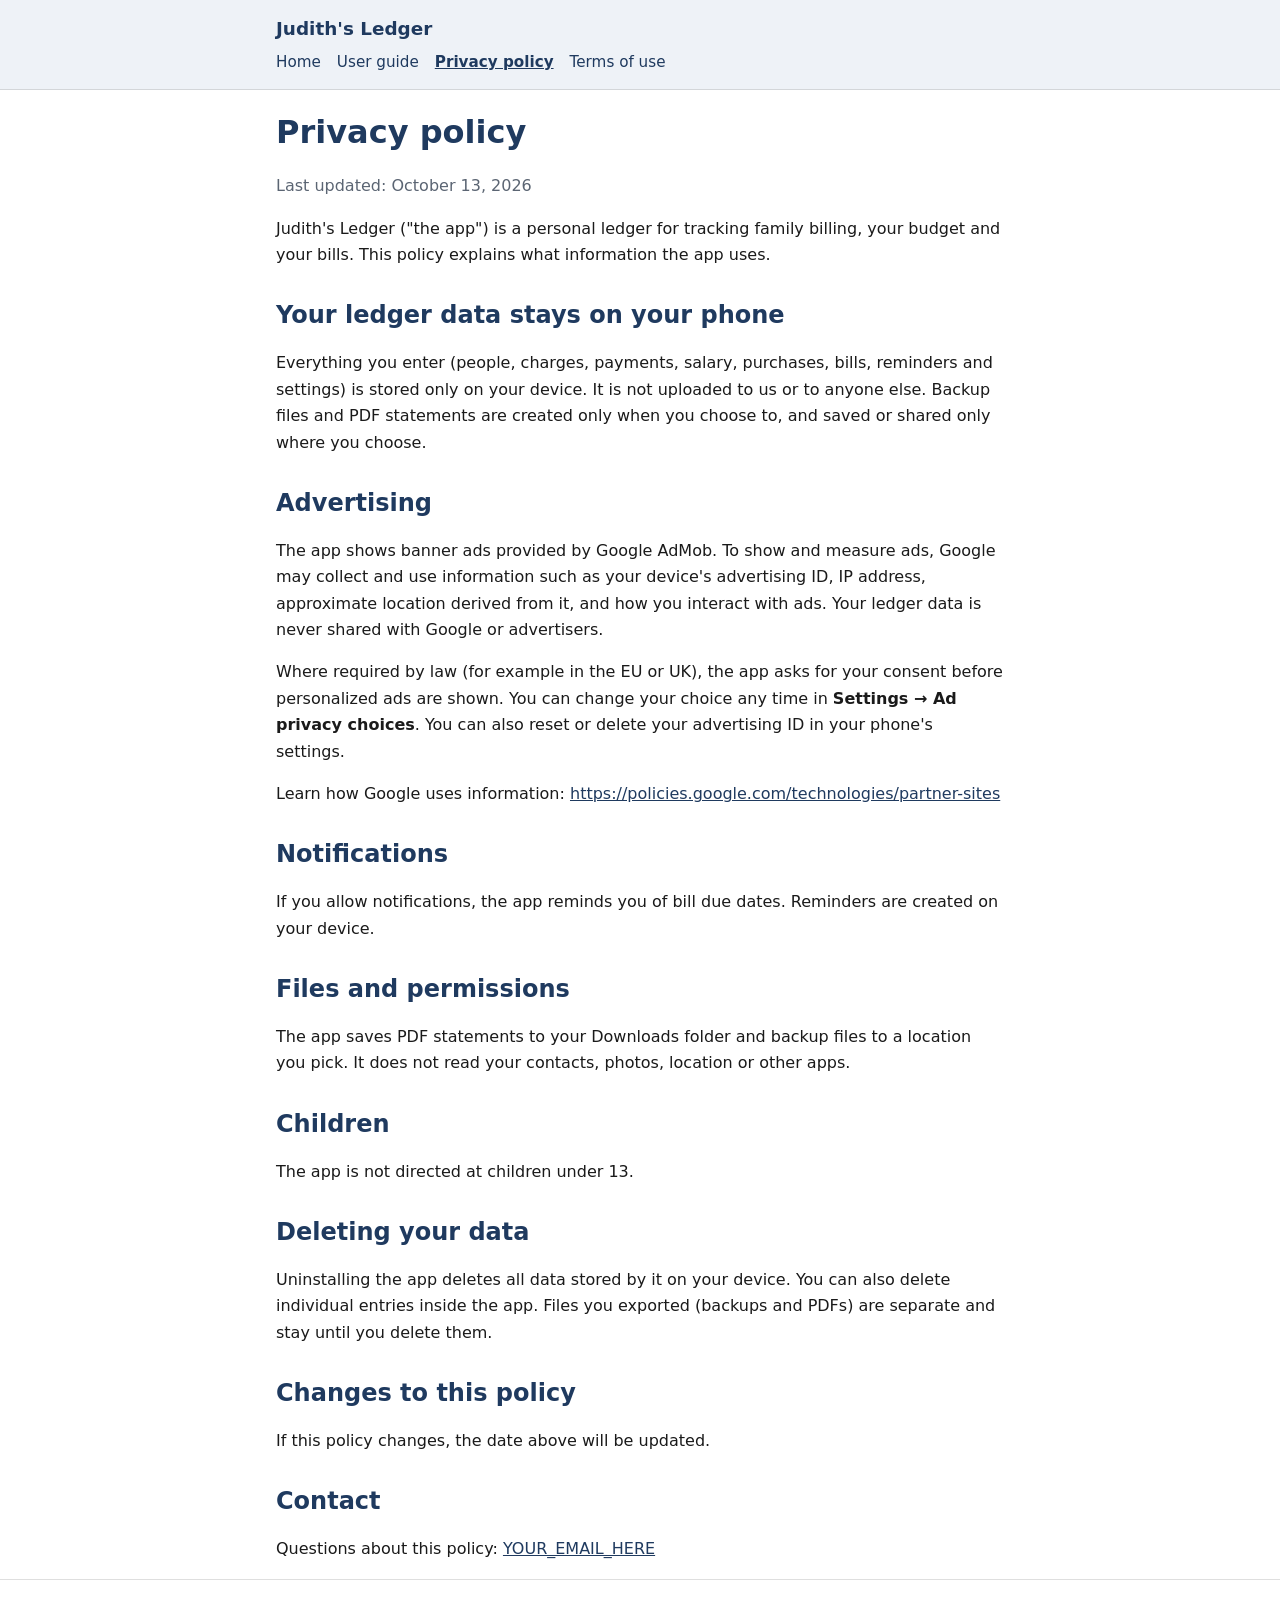
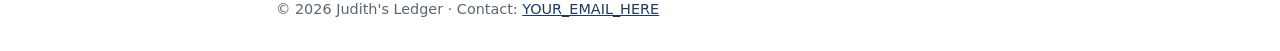
==== privacy.html @ 85d653f9 "Add files via upload" ====
<!doctype html>
<html lang="en"><head><meta charset="utf-8"><meta name="viewport" content="width=device-width, initial-scale=1">
<title>Privacy policy – Judith's Ledger</title>
<meta name="description" content="Judith's Ledger: a private Android app for family billing, personal budget and bill reminders.">
<style>
:root{--ink:#1a1a1a;--bg:#fff;--brand:#1F3A5F;--soft:#eef2f7;--mut:#5b6573}
@media(prefers-color-scheme:dark){:root{--ink:#e8ecf1;--bg:#121820;--brand:#8fb3e6;--soft:#1b2430;--mut:#9aa6b5}}
*{box-sizing:border-box}body{font-family:system-ui,-apple-system,Segoe UI,Roboto,sans-serif;margin:0;background:var(--bg);color:var(--ink);line-height:1.65}
header{background:var(--soft);border-bottom:1px solid rgba(128,128,128,.25)}
.wrap{max-width:760px;margin:0 auto;padding:0 16px}
header .wrap{padding-top:14px;padding-bottom:14px}
.brand{font-weight:700;font-size:1.15rem;color:var(--brand)}
nav{margin-top:6px;display:flex;flex-wrap:wrap;gap:6px 16px}
nav a{color:var(--brand);text-decoration:none;font-size:.95rem}nav a.on{font-weight:700;text-decoration:underline}
main{padding-top:24px;padding-bottom:40px}
h1,h2,h3{color:var(--brand);line-height:1.25}h2{margin-top:32px}
.mut{color:var(--mut)}.card{background:var(--soft);border-radius:12px;padding:14px 16px;margin:14px 0}
footer{border-top:1px solid rgba(128,128,128,.25);color:var(--mut);font-size:.9rem;padding:18px 0 30px}
a{color:var(--brand)}li{margin:4px 0}
</style></head><body>
<header><div class="wrap"><div class="brand">Judith's Ledger</div><nav><a href="index.html">Home</a><a href="user-guide.html">User guide</a><a href="privacy.html" class=on>Privacy policy</a><a href="terms.html">Terms of use</a></nav></div></header>
<main class="wrap">

<h1>Privacy policy</h1>
<p class="mut">Last updated: October 13, 2026</p>
<p>Judith's Ledger ("the app") is a personal ledger for tracking family billing, your budget and your bills. This policy explains what information the app uses.</p>

<h2>Your ledger data stays on your phone</h2>
<p>Everything you enter (people, charges, payments, salary, purchases, bills, reminders and settings) is stored only on your device. It is not uploaded to us or to anyone else. Backup files and PDF statements are created only when you choose to, and saved or shared only where you choose.</p>

<h2>Advertising</h2>
<p>The app shows banner ads provided by Google AdMob. To show and measure ads, Google may collect and use information such as your device's advertising ID, IP address, approximate location derived from it, and how you interact with ads. Your ledger data is never shared with Google or advertisers.</p>
<p>Where required by law (for example in the EU or UK), the app asks for your consent before personalized ads are shown. You can change your choice any time in <strong>Settings → Ad privacy choices</strong>. You can also reset or delete your advertising ID in your phone's settings.</p>
<p>Learn how Google uses information: <a href="https://policies.google.com/technologies/partner-sites">https://policies.google.com/technologies/partner-sites</a></p>

<h2>Notifications</h2>
<p>If you allow notifications, the app reminds you of bill due dates. Reminders are created on your device.</p>

<h2>Files and permissions</h2>
<p>The app saves PDF statements to your Downloads folder and backup files to a location you pick. It does not read your contacts, photos, location or other apps.</p>

<h2>Children</h2>
<p>The app is not directed at children under 13.</p>

<h2>Deleting your data</h2>
<p>Uninstalling the app deletes all data stored by it on your device. You can also delete individual entries inside the app. Files you exported (backups and PDFs) are separate and stay until you delete them.</p>

<h2>Changes to this policy</h2>
<p>If this policy changes, the date above will be updated.</p>

<h2>Contact</h2>
<p>Questions about this policy: <a href="mailto:YOUR_EMAIL_HERE">YOUR_EMAIL_HERE</a></p>

</main>
<footer><div class="wrap">© 2026 Judith's Ledger · Contact: <a href="mailto:YOUR_EMAIL_HERE">YOUR_EMAIL_HERE</a></div></footer>
</body></html>
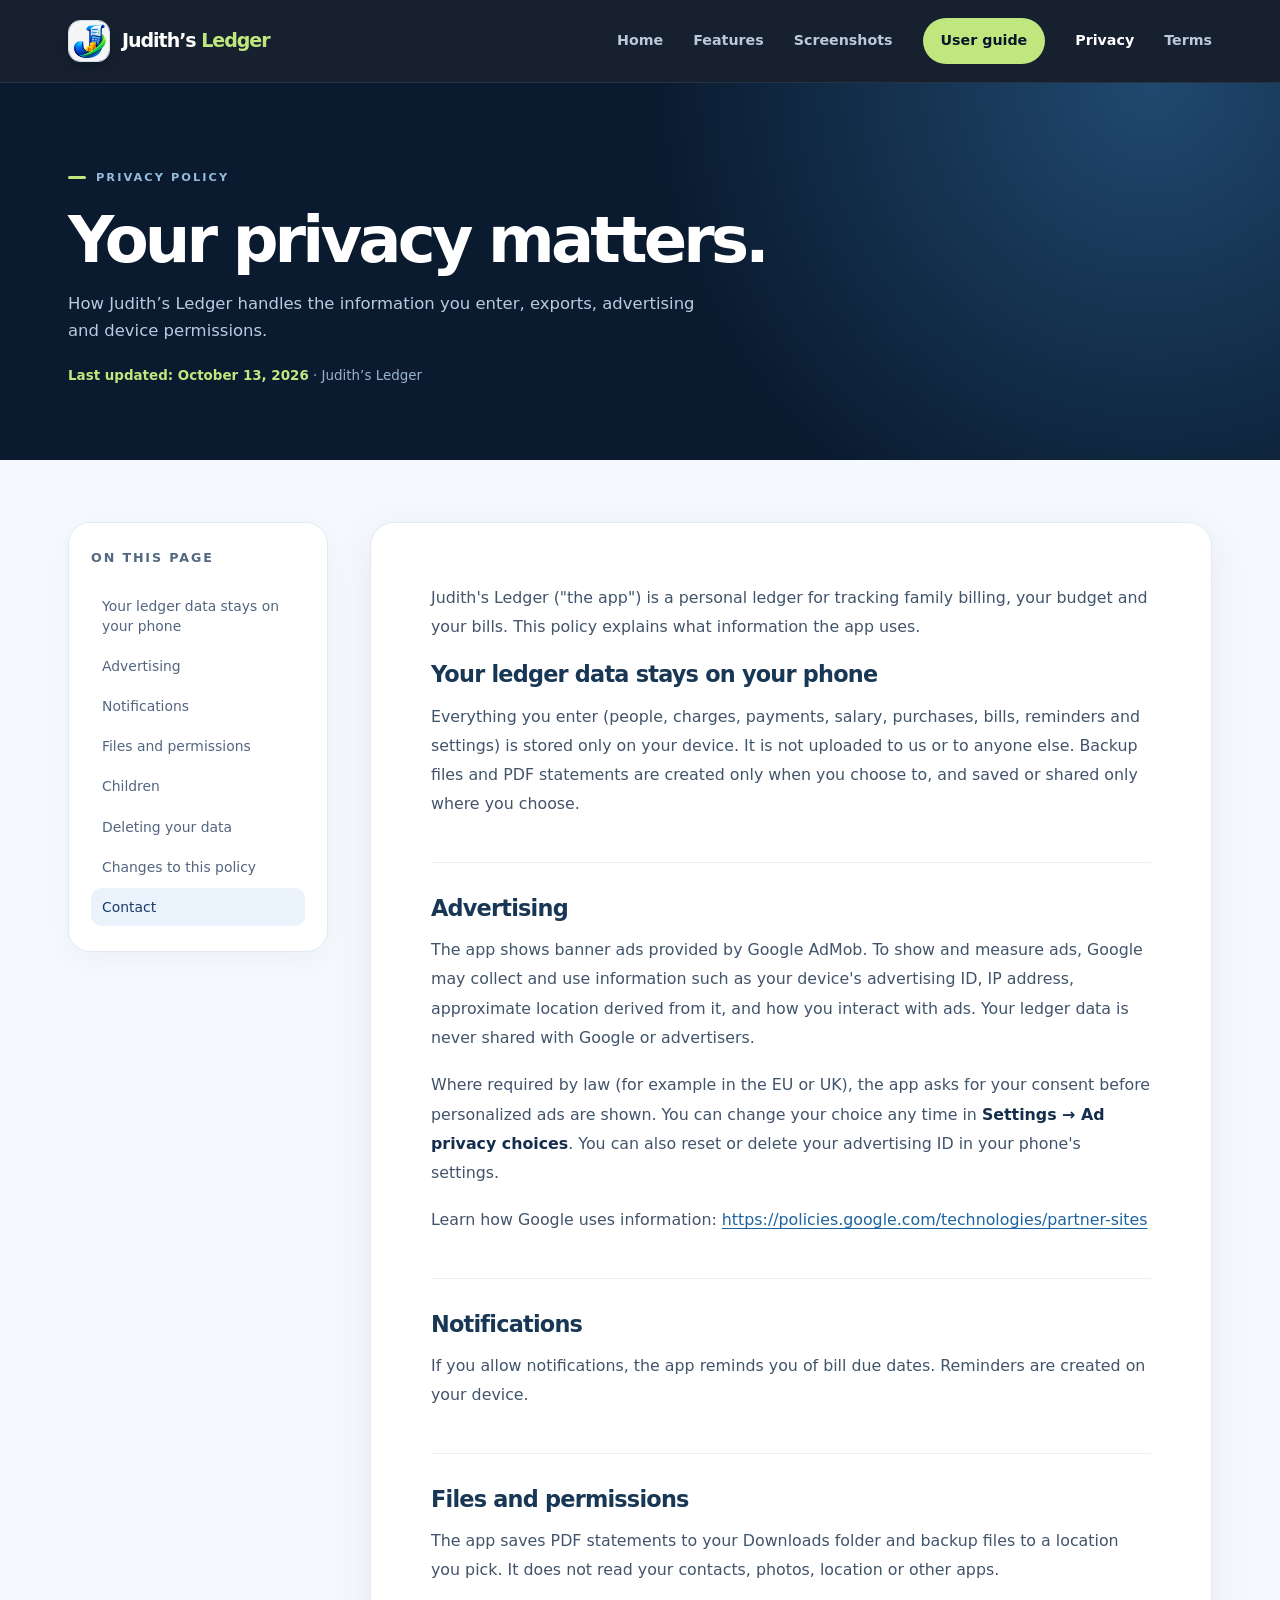
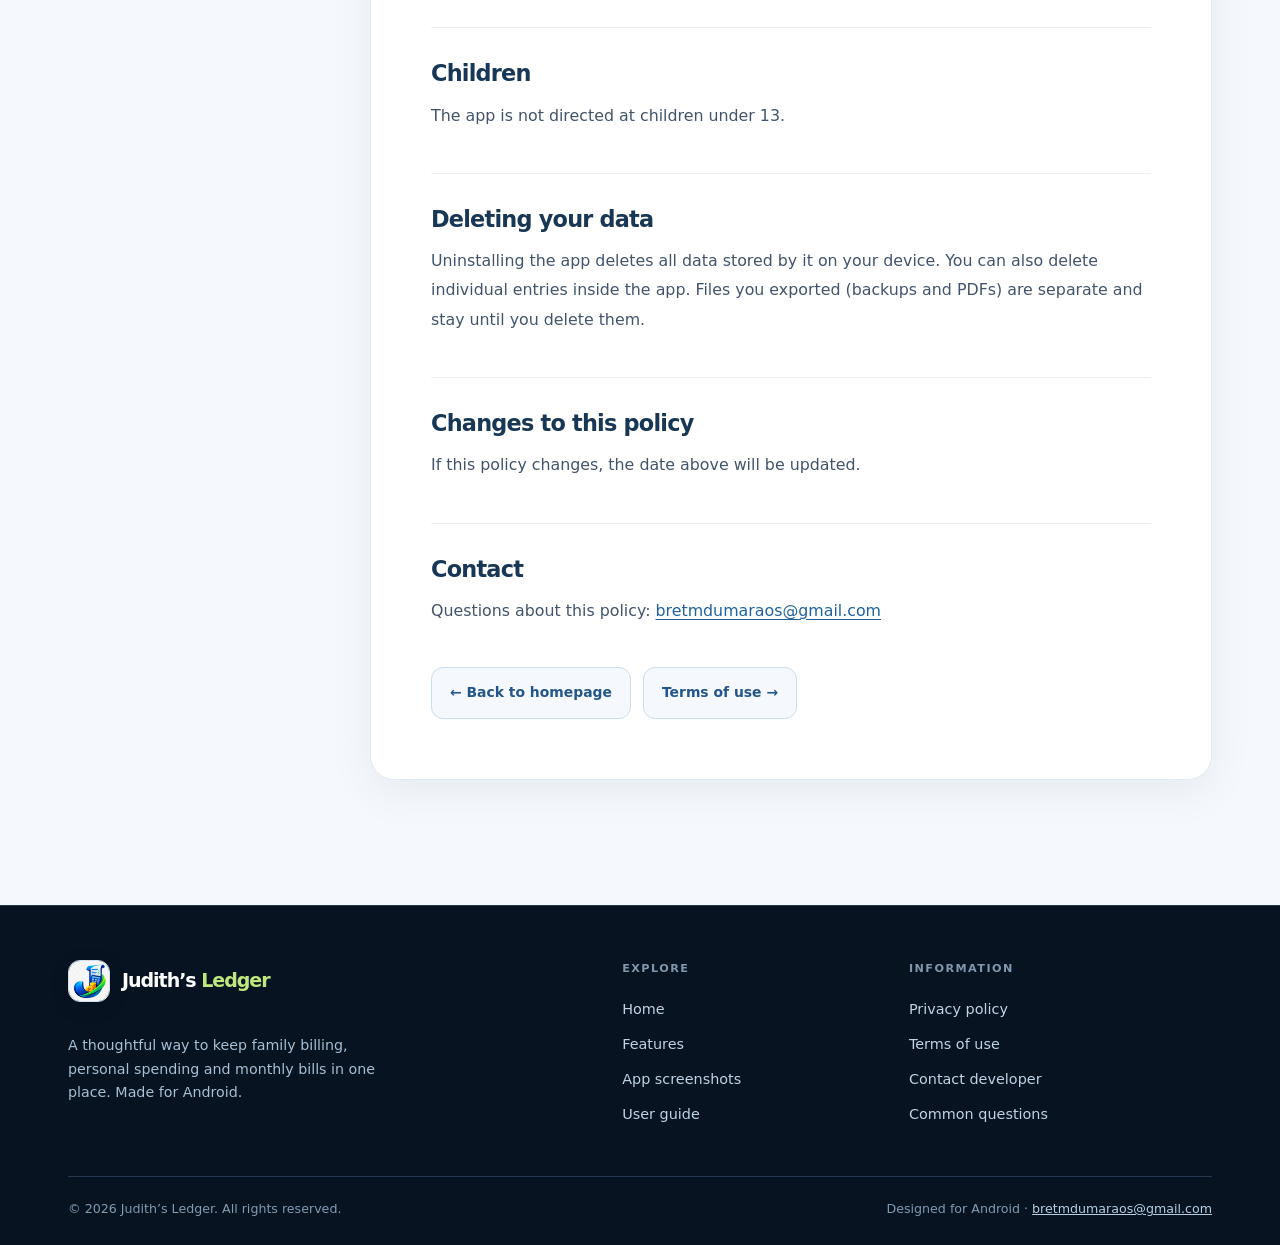
==== commit aba070cd: "Add files via upload" ====
--- a/privacy.html
+++ b/privacy.html
@@ -1,56 +1,31 @@
-<!doctype html>
-<html lang="en"><head><meta charset="utf-8"><meta name="viewport" content="width=device-width, initial-scale=1">
-<title>Privacy policy – Judith's Ledger</title>
-<meta name="description" content="Judith's Ledger: a private Android app for family billing, personal budget and bill reminders.">
-<style>
-:root{--ink:#1a1a1a;--bg:#fff;--brand:#1F3A5F;--soft:#eef2f7;--mut:#5b6573}
-@media(prefers-color-scheme:dark){:root{--ink:#e8ecf1;--bg:#121820;--brand:#8fb3e6;--soft:#1b2430;--mut:#9aa6b5}}
-*{box-sizing:border-box}body{font-family:system-ui,-apple-system,Segoe UI,Roboto,sans-serif;margin:0;background:var(--bg);color:var(--ink);line-height:1.65}
-header{background:var(--soft);border-bottom:1px solid rgba(128,128,128,.25)}
-.wrap{max-width:760px;margin:0 auto;padding:0 16px}
-header .wrap{padding-top:14px;padding-bottom:14px}
-.brand{font-weight:700;font-size:1.15rem;color:var(--brand)}
-nav{margin-top:6px;display:flex;flex-wrap:wrap;gap:6px 16px}
-nav a{color:var(--brand);text-decoration:none;font-size:.95rem}nav a.on{font-weight:700;text-decoration:underline}
-main{padding-top:24px;padding-bottom:40px}
-h1,h2,h3{color:var(--brand);line-height:1.25}h2{margin-top:32px}
-.mut{color:var(--mut)}.card{background:var(--soft);border-radius:12px;padding:14px 16px;margin:14px 0}
-footer{border-top:1px solid rgba(128,128,128,.25);color:var(--mut);font-size:.9rem;padding:18px 0 30px}
-a{color:var(--brand)}li{margin:4px 0}
-</style></head><body>
-<header><div class="wrap"><div class="brand">Judith's Ledger</div><nav><a href="index.html">Home</a><a href="user-guide.html">User guide</a><a href="privacy.html" class=on>Privacy policy</a><a href="terms.html">Terms of use</a></nav></div></header>
-<main class="wrap">
+<!doctype html><html lang="en"><head><meta charset="utf-8"><meta name="viewport" content="width=device-width, initial-scale=1"><meta name="theme-color" content="#081321"><meta name="description" content="How Judith’s Ledger handles the information you enter, exports, advertising and device permissions."><meta property="og:type" content="website"><meta property="og:title" content="Privacy Policy | Judith’s Ledger"><meta property="og:description" content="How Judith’s Ledger handles the information you enter, exports, advertising and device permissions."><meta property="og:image" content="assets/social-preview.jpg"><meta name="twitter:card" content="summary_large_image"><title>Privacy Policy | Judith’s Ledger</title><link rel="icon" type="image/png" href="assets/favicon.png"><link rel="stylesheet" href="assets/styles.css"><script defer src="assets/site.js"></script></head><body><a class="skip-link" href="#main">Skip to main content</a>
+<header class="site-header"><div class="container header-inner">
+<a href="index.html" class="brand" aria-label="Judith’s Ledger homepage"><img class="brand-logo" src="assets/judiths-ledger-logo.webp" alt="" width="42" height="42"><span>Judith’s <span>Ledger</span></span></a>
+<button class="menu-toggle" aria-controls="main-nav" aria-expanded="false" aria-label="Toggle navigation">☰</button>
+<nav id="main-nav" class="site-nav" aria-label="Main navigation"><a href="index.html">Home</a><a href="index.html#features">Features</a><a href="index.html#screenshots">Screenshots</a><a href="user-guide.html" class="nav-cta">User guide</a><a href="privacy.html" aria-current="page">Privacy</a><a href="terms.html">Terms</a></nav></div></header><main id="main"><section class="page-head"><div class="container"><div class="eyebrow">Privacy policy</div><h1>Your privacy matters.</h1><p>How Judith’s Ledger handles the information you enter, exports, advertising and device permissions.</p><div class="page-meta"><strong>Last updated: October 13, 2026</strong> · Judith’s Ledger</div></div></section><section class="document-section"><div class="container document-layout"><aside class="toc-box" aria-label="On this page"><h2>On this page</h2><nav class="toc-links"><a href="#section-1">Your ledger data stays on your phone</a><a href="#section-2">Advertising</a><a href="#section-3">Notifications</a><a href="#section-4">Files and permissions</a><a href="#section-5">Children</a><a href="#section-6">Deleting your data</a><a href="#section-7">Changes to this policy</a><a href="#section-8">Contact</a></nav></aside><article class="document-body">
 
-<h1>Privacy policy</h1>
-<p class="mut">Last updated: October 13, 2026</p>
+
 <p>Judith's Ledger ("the app") is a personal ledger for tracking family billing, your budget and your bills. This policy explains what information the app uses.</p>
-
-<h2>Your ledger data stays on your phone</h2>
+<h2 id="section-1">Your ledger data stays on your phone</h2>
 <p>Everything you enter (people, charges, payments, salary, purchases, bills, reminders and settings) is stored only on your device. It is not uploaded to us or to anyone else. Backup files and PDF statements are created only when you choose to, and saved or shared only where you choose.</p>
-
-<h2>Advertising</h2>
+<h2 id="section-2">Advertising</h2>
 <p>The app shows banner ads provided by Google AdMob. To show and measure ads, Google may collect and use information such as your device's advertising ID, IP address, approximate location derived from it, and how you interact with ads. Your ledger data is never shared with Google or advertisers.</p>
 <p>Where required by law (for example in the EU or UK), the app asks for your consent before personalized ads are shown. You can change your choice any time in <strong>Settings → Ad privacy choices</strong>. You can also reset or delete your advertising ID in your phone's settings.</p>
 <p>Learn how Google uses information: <a href="https://policies.google.com/technologies/partner-sites">https://policies.google.com/technologies/partner-sites</a></p>
-
-<h2>Notifications</h2>
+<h2 id="section-3">Notifications</h2>
 <p>If you allow notifications, the app reminds you of bill due dates. Reminders are created on your device.</p>
-
-<h2>Files and permissions</h2>
+<h2 id="section-4">Files and permissions</h2>
 <p>The app saves PDF statements to your Downloads folder and backup files to a location you pick. It does not read your contacts, photos, location or other apps.</p>
-
-<h2>Children</h2>
+<h2 id="section-5">Children</h2>
 <p>The app is not directed at children under 13.</p>
-
-<h2>Deleting your data</h2>
+<h2 id="section-6">Deleting your data</h2>
 <p>Uninstalling the app deletes all data stored by it on your device. You can also delete individual entries inside the app. Files you exported (backups and PDFs) are separate and stay until you delete them.</p>
-
-<h2>Changes to this policy</h2>
+<h2 id="section-7">Changes to this policy</h2>
 <p>If this policy changes, the date above will be updated.</p>
-
-<h2>Contact</h2>
-<p>Questions about this policy: <a href="mailto:YOUR_EMAIL_HERE">YOUR_EMAIL_HERE</a></p>
-
-</main>
-<footer><div class="wrap">© 2026 Judith's Ledger · Contact: <a href="mailto:YOUR_EMAIL_HERE">YOUR_EMAIL_HERE</a></div></footer>
-</body></html>
+<h2 id="section-8">Contact</h2>
+<p>Questions about this policy: <a href="mailto:bretmdumaraos@gmail.com">bretmdumaraos@gmail.com</a></p>
+<div class="page-links"><a href="index.html">← Back to homepage</a><a href="terms.html">Terms of use →</a></div></article></div></section></main><footer class="site-footer"><div class="container"><div class="footer-grid">
+<div><a href="index.html" class="brand"><img class="brand-logo" src="assets/judiths-ledger-logo.webp" alt="" width="42" height="42"><span>Judith’s <span>Ledger</span></span></a><p class="footer-about">A thoughtful way to keep family billing, personal spending and monthly bills in one place. Made for Android.</p></div>
+<div><div class="footer-label">Explore</div><div class="footer-links"><a href="index.html">Home</a><a href="index.html#features">Features</a><a href="index.html#screenshots">App screenshots</a><a href="user-guide.html">User guide</a></div></div>
+<div><div class="footer-label">Information</div><div class="footer-links"><a href="privacy.html">Privacy policy</a><a href="terms.html">Terms of use</a><a href="mailto:bretmdumaraos@gmail.com">Contact developer</a><a href="index.html#faq">Common questions</a></div></div>
+</div><div class="footer-bottom"><span>© 2026 Judith’s Ledger. All rights reserved.</span><span>Designed for Android · <a href="mailto:bretmdumaraos@gmail.com">bretmdumaraos@gmail.com</a></span></div></div></footer></body></html>
--- a/assets/styles.css
+++ b/assets/styles.css
@@ -0,0 +1,13 @@
+/* Judith's Ledger — standalone GitHub Pages website */
+:root{--bg:#081321;--bg2:#0b1a2e;--panel:#101f34;--surface:#f8fafc;--surface2:#eef3f9;--white:#fff;--navy:#132846;--text:#15253d;--muted:#687890;--line:#e1e9f1;--soft:#a9c1e4;--blue:#90bbed;--lime:#c0e77d;--radius:24px;--shadow:0 23px 65px rgba(7,23,43,.10)}
+*{box-sizing:border-box}html{scroll-behavior:smooth;scroll-padding-top:110px}body{margin:0;background:var(--surface);color:var(--text);font-family:Inter,ui-sans-serif,system-ui,-apple-system,"Segoe UI",Arial,sans-serif;line-height:1.65;-webkit-font-smoothing:antialiased}a{color:inherit}img{max-width:100%;height:auto}button{font:inherit}button,a{ -webkit-tap-highlight-color:transparent }button:focus-visible,a:focus-visible,summary:focus-visible{outline:3px solid #66baff;outline-offset:4px}::selection{background:#c0e77d;color:#09203c}.container{max-width:1200px;margin-inline:auto;padding-inline:28px}.skip-link{position:absolute;z-index:100;left:12px;top:-60px;background:#fff;padding:12px 18px;border-radius:12px;color:#132846}.skip-link:focus{top:12px}.site-header{position:sticky;top:0;z-index:70;background:rgba(8,19,33,.94);border-bottom:1px solid rgba(178,199,238,.11);backdrop-filter:blur(18px)}.header-inner{height:82px;display:flex;align-items:center;justify-content:space-between;gap:28px}.brand{display:inline-flex;align-items:center;gap:12px;text-decoration:none;flex-shrink:0;color:white;font-weight:800;font-size:1.19rem;letter-spacing:-.055em}.brand-mark{width:42px;height:42px;background:linear-gradient(145deg,#8fbcff,#bedf90);color:#0a2040;border-radius:13px;display:grid;place-items:center;font-weight:900;font-size:29px;letter-spacing:-.12em;padding-right:4px;box-shadow:0 5px 15px #172c55}.brand span span{color:var(--lime)}.site-nav{display:flex;align-items:center;gap:30px}.site-nav a{color:#bbc9dc;text-decoration:none;font-size:.89rem;font-weight:650;transition:color .2s}.site-nav a:hover,.site-nav a[aria-current="page"]{color:#fff}.site-nav .nav-cta{padding:11px 18px;color:#07172b;background:var(--lime);border-radius:999px}.site-nav .nav-cta:hover{color:#07172b;background:#d6f4a3}.menu-toggle{display:none;border:1px solid #34445e;border-radius:11px;background:#11233a;color:white;padding:9px 12px;cursor:pointer}
+.eyebrow{display:inline-flex;align-items:center;gap:10px;text-transform:uppercase;letter-spacing:.18em;font-size:.71rem;font-weight:800;color:#96badb}.eyebrow:before{content:'';width:18px;height:3px;border-radius:3px;background:var(--lime)}.hero{position:relative;overflow:hidden;isolation:isolate;background:radial-gradient(circle at 72% 25%,#193a62 0%,transparent 38%),radial-gradient(circle at 5% 70%,#102b4b,transparent 40%),#081321;color:#fff}.hero:before{content:'';position:absolute;inset:0;opacity:.13;background-image:linear-gradient(#8ab4ef14 1px,transparent 1px),linear-gradient(90deg,#8ab4ef14 1px,transparent 1px);background-size:38px 38px;pointer-events:none}.hero-grid{min-height:710px;display:grid;grid-template-columns:minmax(0,1.02fr) minmax(0,.98fr);align-items:center;gap:18px;padding-top:57px;padding-bottom:56px}.hero-copy{position:relative;z-index:2}.hero h1{font-size:clamp(3rem,5.8vw,5.6rem);line-height:1.055;letter-spacing:-.07em;margin:25px 0 22px;font-weight:850;max-width:680px}.hero h1 em{font-style:normal;color:var(--lime)}.hero-lead{font-size:1.16rem;color:#bfd0e8;line-height:1.8;max-width:550px;margin:0 0 31px}.hero-actions{display:flex;flex-wrap:wrap;gap:12px}.btn{display:inline-flex;align-items:center;justify-content:center;gap:12px;text-decoration:none;font-weight:780;font-size:.91rem;min-height:52px;padding:12px 22px;border:1px solid transparent;border-radius:13px;transition:transform .2s,background .2s,border-color .2s;cursor:pointer}.btn:hover{transform:translateY(-2px)}.btn-primary{background:var(--lime);color:#0b233a}.btn-primary:hover{background:#d7f5a1}.btn-outline{color:#f5faff;border-color:#4e6580;background:rgba(255,255,255,.04)}.btn-outline:hover{background:#1f3650}.btn-dark{background:#102b4b;color:white}.hero-note{display:flex;flex-wrap:wrap;align-items:center;gap:9px;margin-top:27px;color:#92a8c6;font-size:.83rem}.note-dot{width:7px;height:7px;border-radius:50%;background:#c0e77d}.note-divider{height:4px;width:4px;background:#5b7191;border-radius:50%;margin:0 6px}.phone-stage{position:relative;height:610px;max-width:600px;margin:auto;width:100%;perspective:1100px}.orb{position:absolute;inset:15% 1% 3%;border-radius:50%;background:radial-gradient(circle,#4776b362 0%,#345a8a16 44%,transparent 68%);filter:blur(2px)}.phone{position:absolute;background:#070a10;border:7px solid #233752;border-radius:38px;padding:4px;overflow:hidden;box-shadow:0 30px 75px #0008,0 0 0 1px #55739f33}.phone img{height:100%;width:100%;object-fit:cover;object-position:top center;border-radius:26px;display:block}.phone-main{width:255px;height:550px;left:calc(50% - 127px);top:27px;z-index:3;transform:rotate(-4deg);border-color:#446b96}.phone-left{width:189px;height:423px;left:3%;top:114px;z-index:2;transform:rotate(-13deg);opacity:.88}.phone-right{width:189px;height:423px;right:0;top:104px;z-index:1;transform:rotate(12deg);opacity:.88}.float-chip{position:absolute;z-index:5;background:#e9f6d7;border:1px solid white;color:#0e2a41;padding:11px 16px;border-radius:17px;box-shadow:0 13px 34px #0006;display:flex;align-items:center;gap:10px;font-size:.85rem;font-weight:800}.float-chip.one{top:16px;right:10px}.float-chip.two{bottom:19px;left:5px;background:#e1efff}.pill-dot{border-radius:50%;background:#3aa868;width:11px;height:11px}.trust-strip{background:#0c1d30;border-top:1px solid #2f4254;border-bottom:1px solid #2f4254}.trust-inner{display:flex;justify-content:center;flex-wrap:wrap;gap:20px 62px;padding-block:18px;color:#cbdbec;font-size:.83rem;font-weight:680}.trust-inner span{display:flex;align-items:center;gap:10px}.trust-inner svg{height:18px;width:18px;stroke:var(--lime);stroke-width:2;fill:none;stroke-linecap:round;stroke-linejoin:round}
+.section{padding-block:106px}.section-head{max-width:700px;margin-bottom:48px}.section-head h2,.spotlight-copy h2,.privacy-inner h2,.cta-panel h2{font-size:clamp(2rem,3.6vw,3.55rem);line-height:1.15;letter-spacing:-.065em;margin:16px 0}.section-head p,.spotlight-copy p,.privacy-inner p{color:#64748b;font-size:1.05rem;line-height:1.8;max-width:650px}.section-head.center{text-align:center;margin:0 auto 48px}.section-head.center p{margin-inline:auto}.section-head .eyebrow,.spotlight-copy .eyebrow,.privacy-inner .eyebrow{color:#345f8b}.feature-grid{display:grid;grid-template-columns:repeat(3,minmax(0,1fr));gap:20px}.feature-card{background:#fff;border:1px solid #e3ebf3;border-radius:25px;padding:29px 27px;box-shadow:0 8px 32px #122c4510;transition:transform .2s,box-shadow .2s}.feature-card:hover{transform:translateY(-5px);box-shadow:0 20px 36px #122c4518}.feature-icon{width:54px;height:54px;border-radius:17px;display:grid;place-items:center;background:#e9f1fc;color:#24518a;font-size:1.55rem;margin-bottom:21px}.feature-card:nth-child(2) .feature-icon{background:#eff8e5;color:#527d24}.feature-card:nth-child(3) .feature-icon{background:#eeeefb;color:#605cb0}.feature-card h3{font-size:1.18rem;letter-spacing:-.035em;margin:0 0 9px}.feature-card p{color:#64748b;font-size:.91rem;margin:0}.feature-card .mini-link{margin-top:20px;display:inline-flex;font-size:.82rem;font-weight:800;color:#315d90;text-decoration:none}.band{background:#edf3fa}.spotlight{display:grid;grid-template-columns:1fr 1fr;align-items:center;gap:min(8vw,100px)}.spotlight.reverse .spotlight-visual{order:2}.spotlight-copy h2{max-width:540px}.spotlight-copy ul{margin:25px 0 30px;padding:0;list-style:none;display:grid;gap:15px;color:#3a4c63}.spotlight-copy li{display:flex;align-items:flex-start;gap:12px}.spotlight-copy li:before{content:'✓';color:#527e21;background:#e3f5ce;border-radius:50%;width:25px;height:25px;flex:0 0 auto;text-align:center;font-weight:800;font-size:.89rem}.spotlight-visual{display:grid;place-items:center;position:relative;min-height:530px;overflow:hidden;border:1px solid #d2dfef;border-radius:35px;background:radial-gradient(circle at 50% 40%,#b4cceb,#eaf2fa 70%)}.spotlight-visual img{width:220px;height:492px;object-fit:cover;object-position:top;border:6px solid #111e31;border-radius:32px;box-shadow:0 25px 46px #0b1f3d3b}.spotlight-visual .visual-stamp{position:absolute;bottom:33px;right:22px;border-radius:16px;background:#fff;box-shadow:0 15px 35px #1228442a;padding:10px 16px;font-size:.79rem;color:#224a78;font-weight:800}.spotlight-visual.family-img{background:radial-gradient(circle at 46% 50%,#cdd9f9,#f5f8fb 75%)}.spotlight-visual.bills-img{background:radial-gradient(circle at 46% 50%,#a5cdea,#e9f4fb 75%)}
+.gallery-wrap{background:linear-gradient(150deg,#091827,#112b4a);color:#fff;position:relative;overflow:hidden}.gallery-wrap:before{content:'';position:absolute;inset:0;background:radial-gradient(circle at 85% 10%,#366aa833,transparent 40%)}.gallery-wrap .container{position:relative}.gallery-wrap .section-head h2{color:#fff}.gallery-wrap .section-head p{color:#b4c8df}.gallery-wrap .eyebrow{color:#9bc7f2}.gallery-controls{display:flex;gap:9px;flex-wrap:wrap;margin:10px 0 25px}.filter-btn{background:#172e49;color:#c4d4e7;border:1px solid #395370;border-radius:100px;font-size:.84rem;font-weight:720;padding:10px 19px;cursor:pointer}.filter-btn:hover,.filter-btn[aria-pressed="true"]{background:#c0e77d;border-color:#c0e77d;color:#102a41}.gallery-grid{display:grid;grid-template-columns:repeat(5,minmax(0,1fr));gap:18px}.gallery-card{position:relative;border:1px solid #39536f;background:#182d45;border-radius:18px;padding:11px 11px 14px;cursor:zoom-in;text-align:left;color:white;transition:transform .2s,border-color .2s}.gallery-card:hover{transform:translateY(-7px);border-color:#8ab9e9}.gallery-card[hidden]{display:none!important}.gallery-card img{width:100%;aspect-ratio:721/1320;object-fit:cover;object-position:top center;border-radius:11px;display:block;background:#111a25}.gallery-title{display:flex;align-items:center;justify-content:space-between;padding:11px 3px 0;font-size:.82rem;font-weight:750}.gallery-arrow{color:var(--lime)}.gallery-small{font-size:.8rem;color:#a6bad3;margin:24px 0 0}.privacy-section{background:#fff}.privacy-inner{display:grid;grid-template-columns:.9fr 1.1fr;gap:85px;align-items:center}.privacy-checks{display:grid;gap:16px}.privacy-check{padding:24px;display:flex;gap:17px;border:1px solid #e5ecf3;border-radius:18px;background:#f8fbfe;align-items:flex-start}.check-icon{width:42px;height:42px;border-radius:13px;display:grid;place-items:center;flex:0 0 auto;background:#e0f0d1;color:#2d6f23;font-weight:900;font-size:1.17rem}.privacy-check h3{margin:0 0 4px;font-size:1rem}.privacy-check p{margin:0;color:#64748b;font-size:.88rem}.faq-section{background:#f3f7fb}.faqs{max-width:850px;margin-inline:auto;display:grid;gap:13px}.faq{background:#fff;border-radius:16px;border:1px solid #e0e9f2;overflow:hidden}.faq summary{cursor:pointer;padding:20px 23px;list-style:none;display:flex;justify-content:space-between;align-items:center;gap:15px;font-weight:750}.faq summary::-webkit-details-marker{display:none}.faq summary:after{content:'+';font-size:1.5rem;color:#2b6097;line-height:1}.faq[open] summary:after{content:'−'}.faq p{color:#566a80;margin:0;padding:0 23px 22px;max-width:760px;font-size:.91rem}.cta-section{background:#f3f7fb;padding:0 0 100px}.cta-panel{border-radius:32px;padding:clamp(35px,7vw,77px);background:radial-gradient(circle at 90% 10%,#27527b,#0c2440 57%);color:white;position:relative;overflow:hidden}.cta-panel h2{max-width:680px}.cta-panel h2 em{font-style:normal;color:var(--lime)}.cta-panel p{color:#b9cde3;max-width:650px;font-size:1rem;margin-bottom:28px}.cta-panel .btn{margin-right:10px;margin-bottom:10px}.site-footer{background:#071321;color:#abbfd7;border-top:1px solid #213951;padding:54px 0 25px}.footer-grid{display:grid;grid-template-columns:1.4fr .65fr .85fr;gap:55px;padding-bottom:50px}.site-footer .brand{margin-bottom:18px}.footer-about{font-size:.89rem;max-width:340px;color:#a9bfd5}.footer-label{text-transform:uppercase;font-size:.7rem;color:#8197af;font-weight:850;letter-spacing:.13em;margin-bottom:20px}.footer-links{display:grid;gap:11px}.footer-links a{font-size:.9rem;text-decoration:none;color:#c1d2e4}.footer-links a:hover{color:var(--lime)}.footer-bottom{display:flex;justify-content:space-between;flex-wrap:wrap;gap:12px;padding-top:22px;border-top:1px solid #26384e;font-size:.79rem;color:#829ab4}.footer-bottom a{color:#b6cee4}
+/* Documents */
+.page-head{background:radial-gradient(circle at 90% 0%,#20496f,transparent 41%),#0a1b30;color:#fff;padding:78px 0 73px}.page-head h1{font-size:clamp(2.55rem,5vw,4.8rem);letter-spacing:-.06em;line-height:1.06;margin:20px 0 15px}.page-head p{max-width:660px;color:#b9cbdf;font-size:1.03rem;margin:0}.page-meta{margin-top:20px;color:#9ab3ce;font-size:.84rem}.page-meta strong{color:var(--lime)}.document-section{padding:62px 0 125px;background:#f5f8fc}.document-layout{display:grid;grid-template-columns:260px minmax(0,1fr);gap:42px;align-items:start}.toc-box{position:sticky;top:107px;background:#fff;border:1px solid #e2eaf4;border-radius:22px;padding:25px 22px;box-shadow:0 8px 29px #10293b09;max-height:calc(100vh - 135px);overflow:auto}.toc-box h2{font-size:.79rem;text-transform:uppercase;letter-spacing:.15em;color:#526881;margin:0 0 18px}.toc-links{display:grid;gap:2px}.toc-links a{text-decoration:none;font-size:.87rem;color:#526580;line-height:1.45;padding:9px 11px;border-radius:10px}.toc-links a:hover,.toc-links a.active{color:#183d69;background:#eaf2fc}.document-body{min-width:0;background:#fff;border:1px solid #e1eaf3;border-radius:24px;box-shadow:0 12px 45px #142c4410;padding:clamp(25px,5vw,60px);font-size:.99rem;line-height:1.85;color:#41546b}.document-body h2{scroll-margin-top:112px;color:#183755;font-size:1.4rem;line-height:1.35;margin:43px 0 12px;letter-spacing:-.035em;border-top:1px solid #ebf0f5;padding-top:30px}.document-body h2:first-of-type{margin-top:6px;padding-top:0;border:0}.document-body h3{color:#183755}.document-body p{margin:0 0 18px}.document-body a{color:#1f639e;text-underline-offset:3px;word-break:break-word}.document-body ul,.document-body ol{padding-left:24px;margin:8px 0 24px}.document-body li{margin-bottom:13px;padding-left:3px}.document-body ul ul,.document-body ol ul{margin:10px 0}.document-body strong,.document-body b{color:#152d4c}.document-callout{background:#f0f6fd;border:1px solid #dce8f6;border-left:4px solid #6c9fcc;padding:23px 27px;border-radius:14px;margin:18px 0 30px}.document-callout strong{color:#153b62}.doc-note{background:#f0f7e9;border:1px solid #deedcc;border-radius:16px;padding:20px 22px;margin:0 0 30px;color:#2a4937;font-size:.88rem}.guide-assist{margin-top:25px;border-radius:17px;overflow:hidden;background:#ecf3fa;border:1px solid #dce6f1}.guide-assist img{width:100%;display:block;max-height:280px;object-fit:cover;object-position:top center}.guide-assist div{padding:15px 18px;font-size:.82rem;color:#52677c}.page-links{display:flex;flex-wrap:wrap;gap:12px;margin-top:42px}.page-links a{display:inline-flex;text-decoration:none;border-radius:12px;border:1px solid #cbdced;background:#f5f9fe;color:#245689;font-weight:750;font-size:.87rem;padding:12px 18px}.page-links a:hover{background:#eaf2fc}
+/* Modal */
+.lightbox{border:0;padding:0;width:min(90vw,560px);max-height:92vh;border-radius:20px;background:#111b2a;color:white;box-shadow:0 30px 100px #000a;overflow:hidden}.lightbox::backdrop{background:#030b14e8;backdrop-filter:blur(12px)}.lightbox-top{display:flex;align-items:center;justify-content:space-between;gap:15px;padding:12px 18px;background:#111e31;border-bottom:1px solid #2a425a}.lightbox-top span{font-size:.88rem;font-weight:750}.lightbox-top button{background:transparent;border:1px solid #52657a;color:white;width:34px;height:34px;border-radius:10px;cursor:pointer}.lightbox img{display:block;max-height:calc(92vh - 65px);width:100%;object-fit:contain;object-position:center;background:#070d14}.lightbox-nav{display:flex;gap:10px}.lightbox-nav button{width:38px;height:34px;border-radius:10px;background:#203c5b;border:1px solid #3c5d79;color:white;cursor:pointer}
+@media(max-width:1050px){.gallery-grid{grid-template-columns:repeat(4,1fr)}.phone-stage{transform:scale(.88);transform-origin:center}.hero-grid{min-height:665px}}@media(max-width:820px){.hero-grid{grid-template-columns:1fr;min-height:auto;padding:70px 28px 10px;gap:12px}.hero-copy{max-width:680px}.hero h1{max-width:670px}.phone-stage{height:490px;transform:scale(.79);margin-top:-48px;margin-bottom:-35px}.feature-grid{grid-template-columns:repeat(2,1fr)}.spotlight{gap:35px}.spotlight-visual{min-height:430px}.spotlight-visual img{height:389px;width:175px}.gallery-grid{grid-template-columns:repeat(3,1fr)}.document-layout{grid-template-columns:1fr}.toc-box{position:relative;top:auto;max-height:none}.toc-links{display:flex;flex-wrap:wrap}.toc-links a{padding:7px 11px}.privacy-inner{gap:35px}}@media(max-width:650px){.container{padding-inline:20px}.header-inner{height:70px}.brand{font-size:1.07rem}.brand-mark{width:38px;height:38px}.menu-toggle{display:inline-flex}.site-nav{display:none;position:absolute;top:70px;left:0;right:0;background:#0b1b2f;border-bottom:1px solid #30445f;padding:13px 20px 20px;flex-direction:column;align-items:stretch;gap:0}.site-nav.open{display:flex}.site-nav a{padding:13px 8px}.site-nav .nav-cta{text-align:center;padding:13px;margin-top:5px}.hero-grid{padding:58px 20px 0}.hero h1{font-size:clamp(2.95rem,10.4vw,4.3rem);margin:20px 0 17px}.hero-lead{font-size:1rem}.hero-actions .btn{flex:1;min-width:150px;padding-inline:15px}.hero-note{font-size:.76rem}.phone-stage{width:100%;height:610px;transform:scale(.65);margin-top:-80px;margin-bottom:-105px;min-width:550px;left:50%;margin-left:-275px}.hero{overflow:hidden}.trust-inner{justify-content:flex-start;gap:13px 27px;padding-block:20px}.section{padding-block:72px}.section-head{margin-bottom:32px}.section-head h2,.spotlight-copy h2,.privacy-inner h2{font-size:2.25rem}.feature-grid{grid-template-columns:1fr;gap:12px}.feature-card{padding:23px}.spotlight{grid-template-columns:1fr;gap:24px}.spotlight.reverse .spotlight-visual{order:0}.spotlight-visual{min-height:410px}.spotlight-visual img{width:170px;height:380px}.spotlight-copy{padding-top:6px}.gallery-grid{grid-template-columns:repeat(2,minmax(0,1fr));gap:11px}.gallery-card{padding:7px 7px 10px;border-radius:13px}.gallery-card img{border-radius:7px}.gallery-title{font-size:.71rem}.gallery-controls{gap:7px}.filter-btn{padding:8px 13px;font-size:.78rem}.privacy-inner{grid-template-columns:1fr}.privacy-check{padding:18px}.cta-panel{border-radius:20px;padding:32px 24px}.footer-grid{grid-template-columns:1fr 1fr;gap:32px}.footer-grid>div:first-child{grid-column:1/-1}.site-footer{padding-top:45px}.page-head{padding:57px 0 55px}.document-section{padding:26px 0 70px}.document-layout{gap:17px}.document-body{padding:25px 21px;font-size:.93rem;line-height:1.8}.toc-box{padding:20px}.document-body h2{font-size:1.24rem}.lightbox{width:94vw}}@media(max-width:360px){.hero h1{font-size:2.65rem}.hero-actions{flex-direction:column}.gallery-title{font-size:.65rem}.brand{font-size:.94rem}}@media(prefers-reduced-motion:reduce){html{scroll-behavior:auto}*,*:before,*:after{animation:none!important;transition:none!important}}
+
+.brand-logo{display:block;width:42px;height:42px;object-fit:cover;border-radius:12px;background:#f7faff;border:1px solid #d1def0;box-shadow:0 5px 16px #050e1d55;flex:0 0 auto}@media(max-width:650px){.brand-logo{width:38px;height:38px}}
